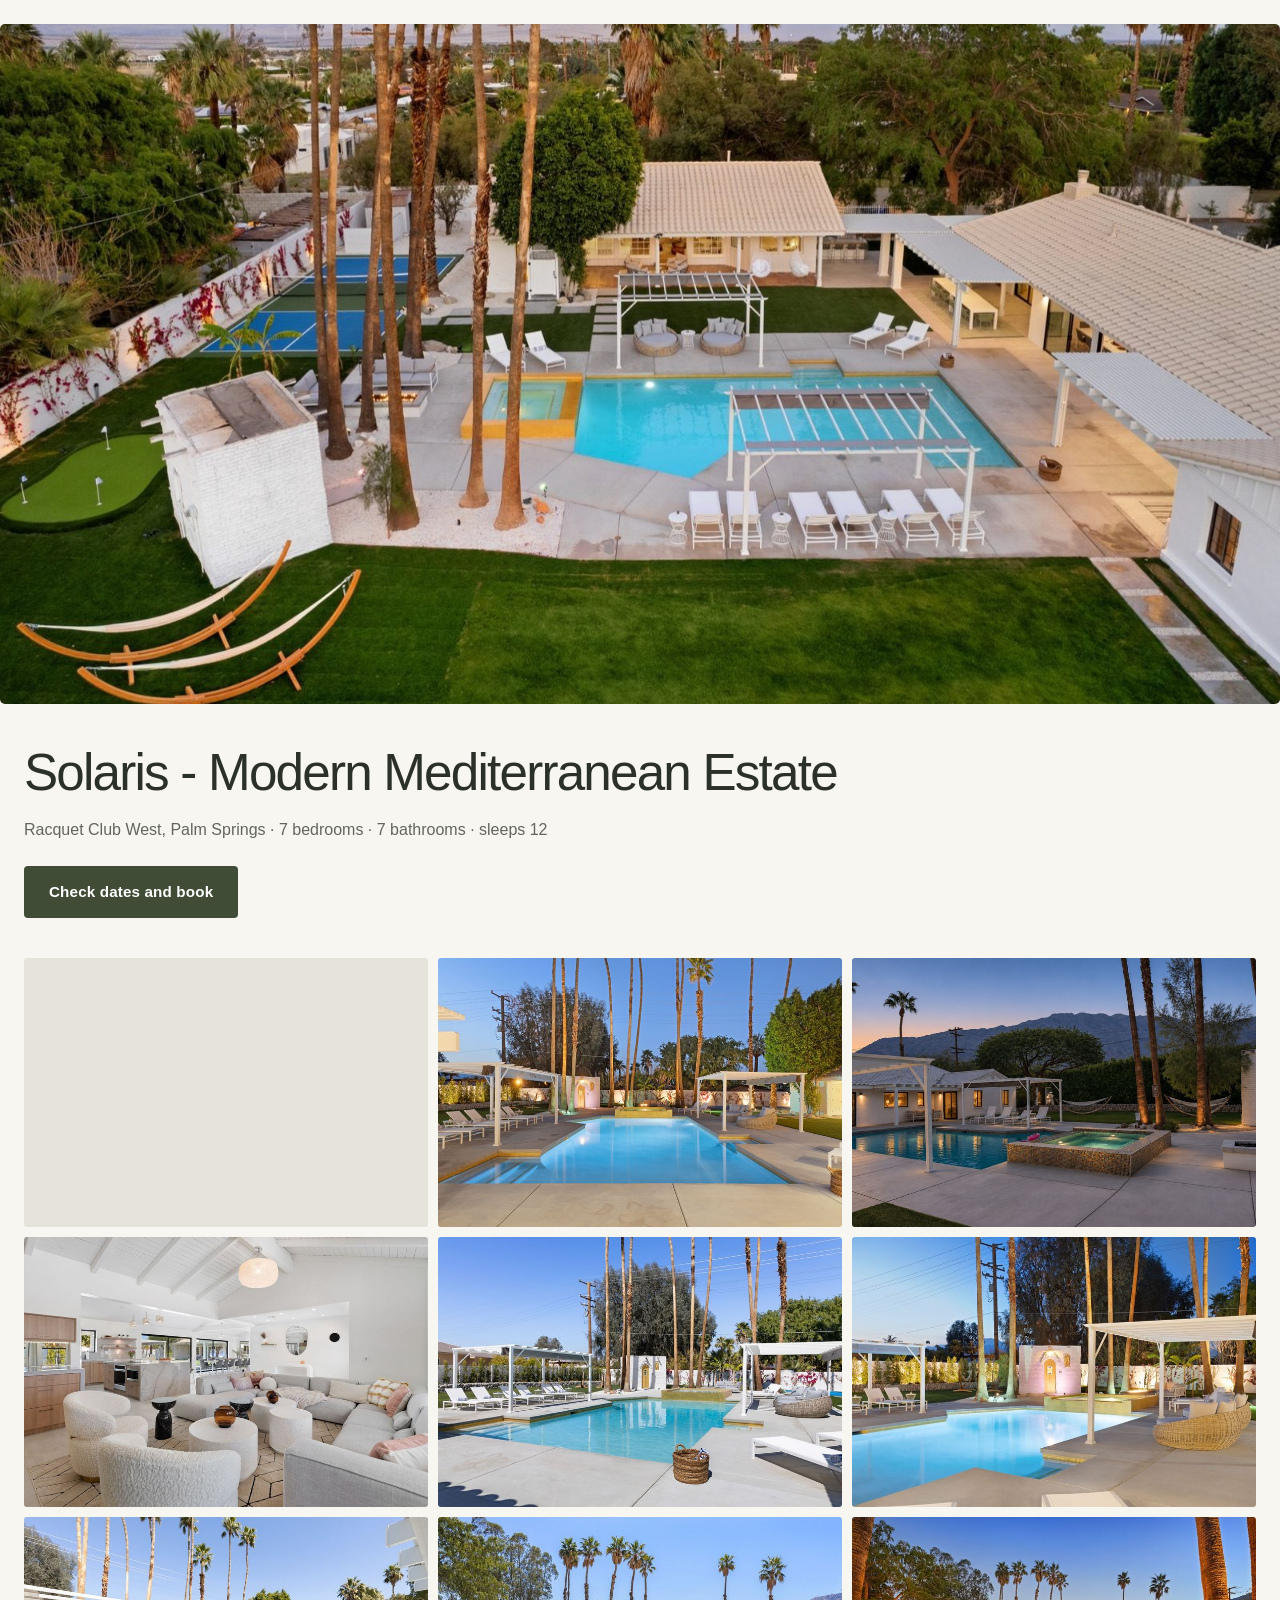
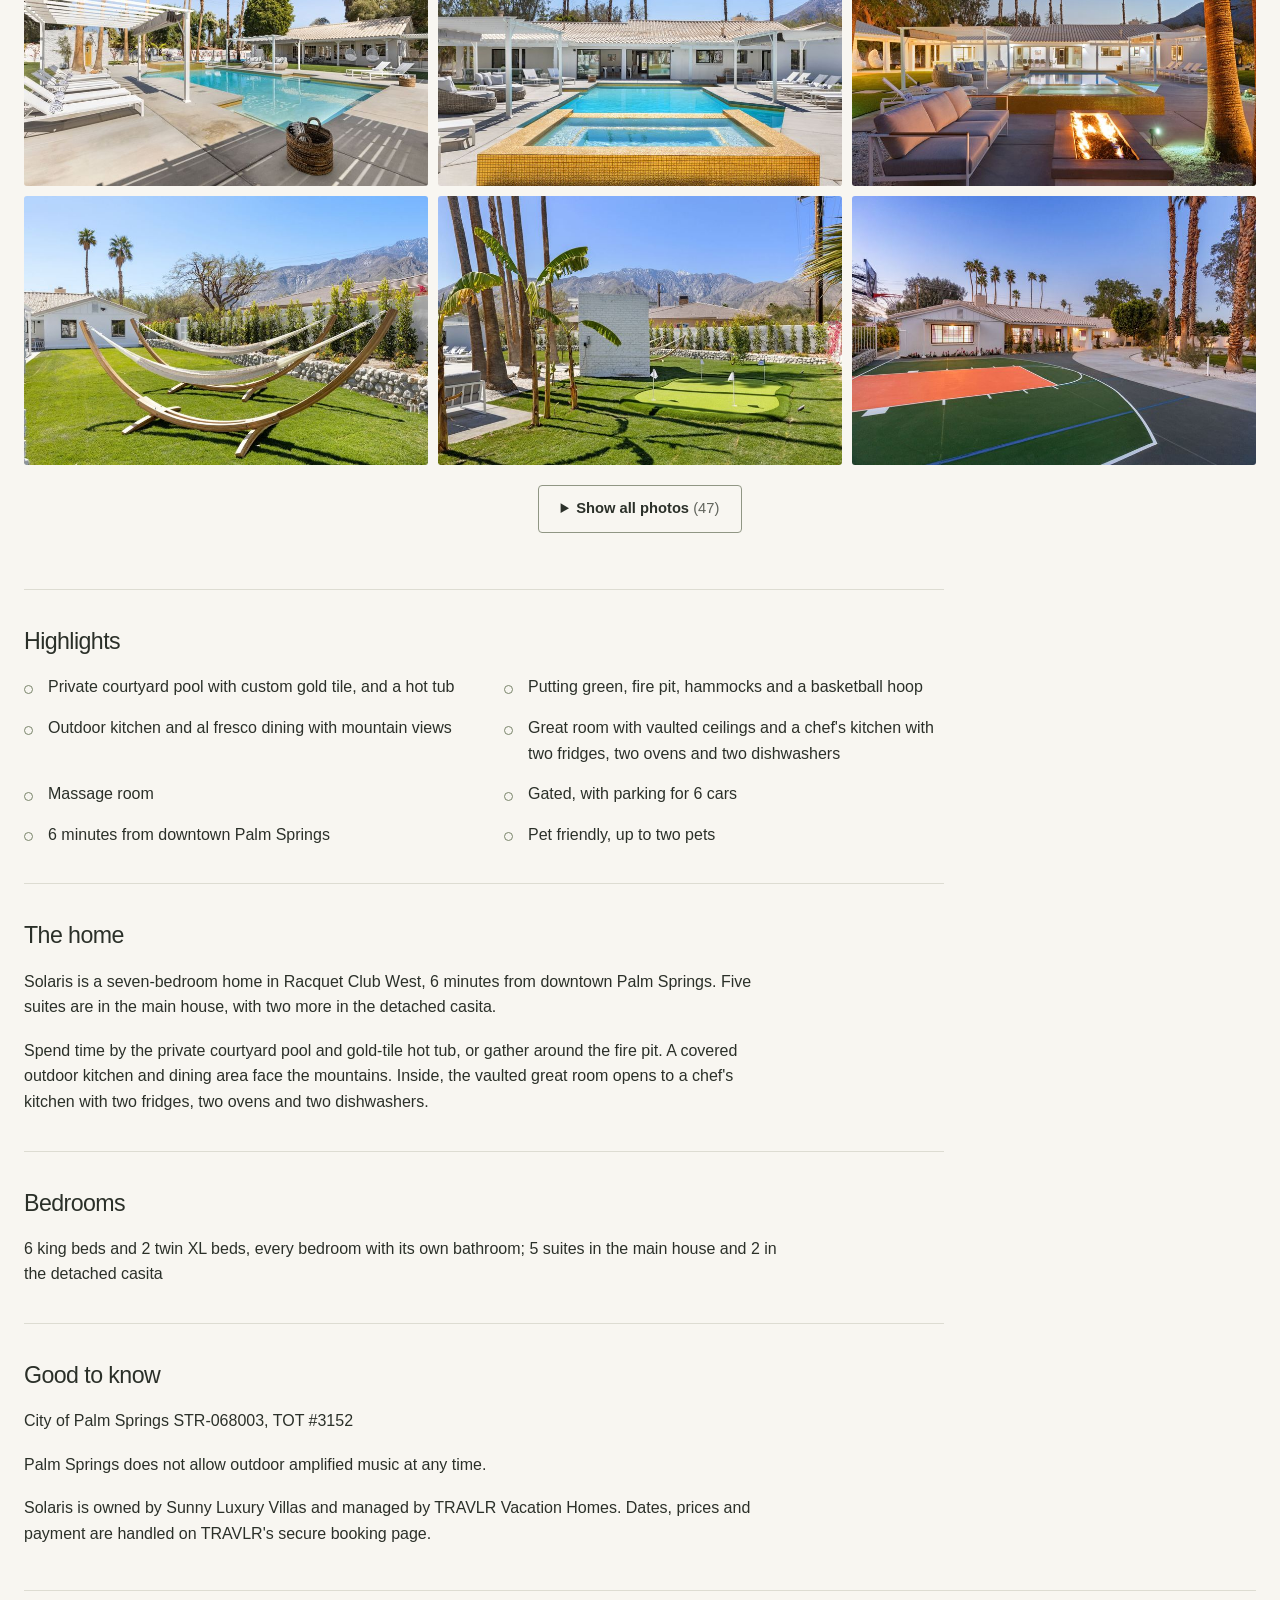
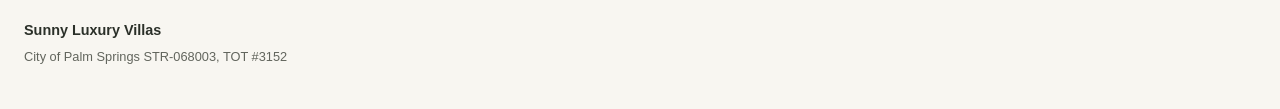
==== index.html @ 834a3d3c "Solaris booking pages Co-Authored-By: Claude Fable 5.2 <noreply@anthropic.com>" ====
<!doctype html>
<html lang="en">
<head>
<meta charset="utf-8">
<meta name="viewport" content="width=device-width, initial-scale=1">
<meta name="robots" content="noindex,nofollow">
<title>Solaris - Modern Mediterranean Estate</title>
<meta name="description" content="7 bedrooms, 7 bathrooms, sleeps 12. Private courtyard pool, gold-tile spa and mountain views in Racquet Club West, Palm Springs.">
<link rel="canonical" href="https://stay.sunnyluxuryvillas.com/">
<meta property="og:type" content="website">
<meta property="og:site_name" content="Sunny Luxury Villas">
<meta property="og:title" content="Solaris - Modern Mediterranean Estate">
<meta property="og:description" content="7 bedrooms, 7 bathrooms, sleeps 12. Private courtyard pool, gold-tile spa and mountain views in Racquet Club West, Palm Springs.">
<meta property="og:url" content="https://stay.sunnyluxuryvillas.com/">
<meta property="og:image" content="https://stay.sunnyluxuryvillas.com/img/a01-1600.jpg">
<meta property="og:image:alt" content="Pool courtyard and pergolas at dusk">
<link rel="stylesheet" href="/site.css">
<script src="/config.js" defer></script>
<script src="/site.js" defer></script>
</head>
<body data-code="s0">
<main>
<a class="hero photo" data-photo="0" href="/img/a01-1600.jpg" aria-label="Open photo 1: Pool courtyard and pergolas at dusk">
<img src="/img/a01-800.jpg" srcset="/img/a01-800.jpg 800w, /img/a01-1600.jpg 1600w" sizes="(min-width: 1400px) 1360px, 100vw" width="1600" height="1065" alt="Pool courtyard and pergolas at dusk" loading="eager" decoding="async" fetchpriority="high">
</a>
<div class="page-body">
<section class="intro" aria-labelledby="home-title">
<h1 id="home-title">Solaris - Modern Mediterranean Estate</h1>
<p class="location">Racquet Club West, Palm Springs · 7 bedrooms · 7 bathrooms · sleeps 12</p>
<a class="book-button" data-book href="https://www.staytravlr.com/vacation-rental/solaris/?utm_source=sunnyluxuryvillas&amp;utm_medium=referral&amp;utm_campaign=solaris_pilot_2026_11&amp;utm_content=s0#availability">Check dates and book</a>
</section>
<section class="gallery" aria-label="Photos of Solaris">
<div class="photo-grid"><a class="photo" data-photo="0" href="/img/a01-1600.jpg" aria-label="Open photo 1: Pool courtyard and pergolas at dusk"><img src="/img/a01-800.jpg" srcset="/img/a01-800.jpg 800w, /img/a01-1600.jpg 1600w" sizes="(min-width: 1100px) 416px, (min-width: 700px) calc((100vw - 64px) / 3), calc((100vw - 40px) / 2)" width="1600" height="1065" alt="Pool courtyard and pergolas at dusk" loading="lazy" decoding="async"></a>
<a class="photo" data-photo="1" href="/img/a02-1600.jpg" aria-label="Open photo 2: Illuminated courtyard pool beneath tall palms"><img src="/img/a02-800.jpg" srcset="/img/a02-800.jpg 800w, /img/a02-1600.jpg 1600w" sizes="(min-width: 1100px) 416px, (min-width: 700px) calc((100vw - 64px) / 3), calc((100vw - 40px) / 2)" width="1622" height="1080" alt="Illuminated courtyard pool beneath tall palms" loading="lazy" decoding="async"></a>
<a class="photo" data-photo="2" href="/img/tree-Ra-1600.jpg" aria-label="Open photo 3: Courtyard pool and mountain skyline framed by a tree"><img src="/img/tree-Ra-800.jpg" srcset="/img/tree-Ra-800.jpg 800w, /img/tree-Ra-1600.jpg 1600w" sizes="(min-width: 1100px) 416px, (min-width: 700px) calc((100vw - 64px) / 3), calc((100vw - 40px) / 2)" width="1620" height="1080" alt="Courtyard pool and mountain skyline framed by a tree" loading="lazy" decoding="async"></a>
<a class="photo" data-photo="3" href="/img/a03-1600.jpg" aria-label="Open photo 4: Great room with vaulted ceilings and soft seating"><img src="/img/a03-800.jpg" srcset="/img/a03-800.jpg 800w, /img/a03-1600.jpg 1600w" sizes="(min-width: 1100px) 416px, (min-width: 700px) calc((100vw - 64px) / 3), calc((100vw - 40px) / 2)" width="1620" height="1080" alt="Great room with vaulted ceilings and soft seating" loading="lazy" decoding="async"></a>
<a class="photo" data-photo="4" href="/img/a04-1600.jpg" aria-label="Open photo 5: Sunny pool courtyard with shaded daybeds"><img src="/img/a04-800.jpg" srcset="/img/a04-800.jpg 800w, /img/a04-1600.jpg 1600w" sizes="(min-width: 1100px) 416px, (min-width: 700px) calc((100vw - 64px) / 3), calc((100vw - 40px) / 2)" width="1620" height="1080" alt="Sunny pool courtyard with shaded daybeds" loading="lazy" decoding="async"></a>
<a class="photo" data-photo="5" href="/img/a05-1600.jpg" aria-label="Open photo 6: Poolside pergolas and illuminated spa at dusk"><img src="/img/a05-800.jpg" srcset="/img/a05-800.jpg 800w, /img/a05-1600.jpg 1600w" sizes="(min-width: 1100px) 416px, (min-width: 700px) calc((100vw - 64px) / 3), calc((100vw - 40px) / 2)" width="1620" height="1080" alt="Poolside pergolas and illuminated spa at dusk" loading="lazy" decoding="async"></a>
<a class="photo" data-photo="6" href="/img/a06-1600.jpg" aria-label="Open photo 7: Pool terrace with loungers and white pergolas"><img src="/img/a06-800.jpg" srcset="/img/a06-800.jpg 800w, /img/a06-1600.jpg 1600w" sizes="(min-width: 1100px) 416px, (min-width: 700px) calc((100vw - 64px) / 3), calc((100vw - 40px) / 2)" width="1620" height="1080" alt="Pool terrace with loungers and white pergolas" loading="lazy" decoding="async"></a>
<a class="photo" data-photo="7" href="/img/a07-1600.jpg" aria-label="Open photo 8: Gold-tile spa overlooking the courtyard pool"><img src="/img/a07-800.jpg" srcset="/img/a07-800.jpg 800w, /img/a07-1600.jpg 1600w" sizes="(min-width: 1100px) 416px, (min-width: 700px) calc((100vw - 64px) / 3), calc((100vw - 40px) / 2)" width="1620" height="1080" alt="Gold-tile spa overlooking the courtyard pool" loading="lazy" decoding="async"></a>
<a class="photo" data-photo="8" href="/img/a08-1600.jpg" aria-label="Open photo 9: Fire pit lounge beside the pool at dusk"><img src="/img/a08-800.jpg" srcset="/img/a08-800.jpg 800w, /img/a08-1600.jpg 1600w" sizes="(min-width: 1100px) 416px, (min-width: 700px) calc((100vw - 64px) / 3), calc((100vw - 40px) / 2)" width="1620" height="1080" alt="Fire pit lounge beside the pool at dusk" loading="lazy" decoding="async"></a>
<a class="photo" data-photo="9" href="/img/a09-1600.jpg" aria-label="Open photo 10: Hammocks on the lawn with mountain views"><img src="/img/a09-800.jpg" srcset="/img/a09-800.jpg 800w, /img/a09-1600.jpg 1600w" sizes="(min-width: 1100px) 416px, (min-width: 700px) calc((100vw - 64px) / 3), calc((100vw - 40px) / 2)" width="1620" height="1080" alt="Hammocks on the lawn with mountain views" loading="lazy" decoding="async"></a>
<a class="photo" data-photo="10" href="/img/a10-1600.jpg" aria-label="Open photo 11: Putting green with mountain views"><img src="/img/a10-800.jpg" srcset="/img/a10-800.jpg 800w, /img/a10-1600.jpg 1600w" sizes="(min-width: 1100px) 416px, (min-width: 700px) calc((100vw - 64px) / 3), calc((100vw - 40px) / 2)" width="1620" height="1080" alt="Putting green with mountain views" loading="lazy" decoding="async"></a>
<a class="photo" data-photo="11" href="/img/a11-1600.jpg" aria-label="Open photo 12: Basketball court beside the house at dusk"><img src="/img/a11-800.jpg" srcset="/img/a11-800.jpg 800w, /img/a11-1600.jpg 1600w" sizes="(min-width: 1100px) 416px, (min-width: 700px) calc((100vw - 64px) / 3), calc((100vw - 40px) / 2)" width="1620" height="1080" alt="Basketball court beside the house at dusk" loading="lazy" decoding="async"></a></div>
<details class="more-photos">
<summary>Show all photos <span>(47)</span></summary>
<div class="photo-grid"><a class="photo" data-photo="12" href="/img/a12-1600.jpg" aria-label="Open photo 13: Basketball court and white pergolas in daylight"><img src="/img/a12-800.jpg" srcset="/img/a12-800.jpg 800w, /img/a12-1600.jpg 1600w" sizes="(min-width: 1100px) 416px, (min-width: 700px) calc((100vw - 64px) / 3), calc((100vw - 40px) / 2)" width="1620" height="1080" alt="Basketball court and white pergolas in daylight" loading="lazy" decoding="async"></a>
<a class="photo" data-photo="13" href="/img/a13-1600.jpg" aria-label="Open photo 14: Covered outdoor kitchen and dining area at dusk"><img src="/img/a13-800.jpg" srcset="/img/a13-800.jpg 800w, /img/a13-1600.jpg 1600w" sizes="(min-width: 1100px) 416px, (min-width: 700px) calc((100vw - 64px) / 3), calc((100vw - 40px) / 2)" width="1620" height="1080" alt="Covered outdoor kitchen and dining area at dusk" loading="lazy" decoding="async"></a>
<a class="photo" data-photo="14" href="/img/a14-1600.jpg" aria-label="Open photo 15: Covered outdoor lounge overlooking the pool"><img src="/img/a14-800.jpg" srcset="/img/a14-800.jpg 800w, /img/a14-1600.jpg 1600w" sizes="(min-width: 1100px) 416px, (min-width: 700px) calc((100vw - 64px) / 3), calc((100vw - 40px) / 2)" width="1620" height="1080" alt="Covered outdoor lounge overlooking the pool" loading="lazy" decoding="async"></a>
<a class="photo" data-photo="15" href="/img/a15-1600.jpg" aria-label="Open photo 16: Lawn and hanging chairs beside the house"><img src="/img/a15-800.jpg" srcset="/img/a15-800.jpg 800w, /img/a15-1600.jpg 1600w" sizes="(min-width: 1100px) 416px, (min-width: 700px) calc((100vw - 64px) / 3), calc((100vw - 40px) / 2)" width="1620" height="1080" alt="Lawn and hanging chairs beside the house" loading="lazy" decoding="async"></a>
<a class="photo" data-photo="16" href="/img/a16-1600.jpg" aria-label="Open photo 17: Outdoor dining table beneath a white pergola"><img src="/img/a16-800.jpg" srcset="/img/a16-800.jpg 800w, /img/a16-1600.jpg 1600w" sizes="(min-width: 1100px) 416px, (min-width: 700px) calc((100vw - 64px) / 3), calc((100vw - 40px) / 2)" width="1620" height="1080" alt="Outdoor dining table beneath a white pergola" loading="lazy" decoding="async"></a>
<a class="photo" data-photo="17" href="/img/a17-1600.jpg" aria-label="Open photo 18: Illuminated outdoor kitchen and courtyard at dusk"><img src="/img/a17-800.jpg" srcset="/img/a17-800.jpg 800w, /img/a17-1600.jpg 1600w" sizes="(min-width: 1100px) 416px, (min-width: 700px) calc((100vw - 64px) / 3), calc((100vw - 40px) / 2)" width="1620" height="1080" alt="Illuminated outdoor kitchen and courtyard at dusk" loading="lazy" decoding="async"></a>
<a class="photo" data-photo="18" href="/img/a18-1600.jpg" aria-label="Open photo 19: Garden lawn and shaded hanging chairs"><img src="/img/a18-800.jpg" srcset="/img/a18-800.jpg 800w, /img/a18-1600.jpg 1600w" sizes="(min-width: 1100px) 416px, (min-width: 700px) calc((100vw - 64px) / 3), calc((100vw - 40px) / 2)" width="1620" height="1080" alt="Garden lawn and shaded hanging chairs" loading="lazy" decoding="async"></a>
<a class="photo" data-photo="19" href="/img/a19-1600.jpg" aria-label="Open photo 20: Great room seating beside the open kitchen"><img src="/img/a19-800.jpg" srcset="/img/a19-800.jpg 800w, /img/a19-1600.jpg 1600w" sizes="(min-width: 1100px) 416px, (min-width: 700px) calc((100vw - 64px) / 3), calc((100vw - 40px) / 2)" width="1620" height="1080" alt="Great room seating beside the open kitchen" loading="lazy" decoding="async"></a>
<a class="photo" data-photo="20" href="/img/a20-1600.jpg" aria-label="Open photo 21: Chef&#x27;s kitchen with island seating"><img src="/img/a20-800.jpg" srcset="/img/a20-800.jpg 800w, /img/a20-1600.jpg 1600w" sizes="(min-width: 1100px) 416px, (min-width: 700px) calc((100vw - 64px) / 3), calc((100vw - 40px) / 2)" width="1620" height="1080" alt="Chef&#x27;s kitchen with island seating" loading="lazy" decoding="async"></a>
<a class="photo" data-photo="21" href="/img/a21-1600.jpg" aria-label="Open photo 22: Dining area with garden access"><img src="/img/a21-800.jpg" srcset="/img/a21-800.jpg 800w, /img/a21-1600.jpg 1600w" sizes="(min-width: 1100px) 416px, (min-width: 700px) calc((100vw - 64px) / 3), calc((100vw - 40px) / 2)" width="1620" height="1080" alt="Dining area with garden access" loading="lazy" decoding="async"></a>
<a class="photo" data-photo="22" href="/img/a22-1600.jpg" aria-label="Open photo 23: Guest bathroom with wall-mounted sink"><img src="/img/a22-800.jpg" srcset="/img/a22-800.jpg 800w, /img/a22-1600.jpg 1600w" sizes="(min-width: 1100px) 416px, (min-width: 700px) calc((100vw - 64px) / 3), calc((100vw - 40px) / 2)" width="1620" height="1080" alt="Guest bathroom with wall-mounted sink" loading="lazy" decoding="async"></a>
<a class="photo" data-photo="23" href="/img/a23-1600.jpg" aria-label="Open photo 24: Suite sitting area with timber ceiling and fireplace"><img src="/img/a23-800.jpg" srcset="/img/a23-800.jpg 800w, /img/a23-1600.jpg 1600w" sizes="(min-width: 1100px) 416px, (min-width: 700px) calc((100vw - 64px) / 3), calc((100vw - 40px) / 2)" width="1620" height="1080" alt="Suite sitting area with timber ceiling and fireplace" loading="lazy" decoding="async"></a>
<a class="photo" data-photo="24" href="/img/a24-1600.jpg" aria-label="Open photo 25: Bedroom with timber ceiling and garden access"><img src="/img/a24-800.jpg" srcset="/img/a24-800.jpg 800w, /img/a24-1600.jpg 1600w" sizes="(min-width: 1100px) 416px, (min-width: 700px) calc((100vw - 64px) / 3), calc((100vw - 40px) / 2)" width="1620" height="1080" alt="Bedroom with timber ceiling and garden access" loading="lazy" decoding="async"></a>
<a class="photo" data-photo="25" href="/img/a25-1600.jpg" aria-label="Open photo 26: Bathroom with glass shower and round mirror"><img src="/img/a25-800.jpg" srcset="/img/a25-800.jpg 800w, /img/a25-1600.jpg 1600w" sizes="(min-width: 1100px) 416px, (min-width: 700px) calc((100vw - 64px) / 3), calc((100vw - 40px) / 2)" width="1620" height="1080" alt="Bathroom with glass shower and round mirror" loading="lazy" decoding="async"></a>
<a class="photo" data-photo="26" href="/img/a26-1600.jpg" aria-label="Open photo 27: Twin bedroom with patterned wallpaper"><img src="/img/a26-800.jpg" srcset="/img/a26-800.jpg 800w, /img/a26-1600.jpg 1600w" sizes="(min-width: 1100px) 416px, (min-width: 700px) calc((100vw - 64px) / 3), calc((100vw - 40px) / 2)" width="1620" height="1080" alt="Twin bedroom with patterned wallpaper" loading="lazy" decoding="async"></a>
<a class="photo" data-photo="27" href="/img/a27-1600.jpg" aria-label="Open photo 28: Twin beds with yellow accent pillows"><img src="/img/a27-800.jpg" srcset="/img/a27-800.jpg 800w, /img/a27-1600.jpg 1600w" sizes="(min-width: 1100px) 416px, (min-width: 700px) calc((100vw - 64px) / 3), calc((100vw - 40px) / 2)" width="1620" height="1080" alt="Twin beds with yellow accent pillows" loading="lazy" decoding="async"></a>
<a class="photo" data-photo="28" href="/img/a28-1600.jpg" aria-label="Open photo 29: Bathroom with marble shower and tub"><img src="/img/a28-800.jpg" srcset="/img/a28-800.jpg 800w, /img/a28-1600.jpg 1600w" sizes="(min-width: 1100px) 416px, (min-width: 700px) calc((100vw - 64px) / 3), calc((100vw - 40px) / 2)" width="1620" height="1080" alt="Bathroom with marble shower and tub" loading="lazy" decoding="async"></a>
<a class="photo" data-photo="29" href="/img/a29-1600.jpg" aria-label="Open photo 30: Bedroom with cactus mural and garden doors"><img src="/img/a29-800.jpg" srcset="/img/a29-800.jpg 800w, /img/a29-1600.jpg 1600w" sizes="(min-width: 1100px) 416px, (min-width: 700px) calc((100vw - 64px) / 3), calc((100vw - 40px) / 2)" width="1620" height="1080" alt="Bedroom with cactus mural and garden doors" loading="lazy" decoding="async"></a>
<a class="photo" data-photo="30" href="/img/a30-1600.jpg" aria-label="Open photo 31: Bed framed by a cactus mural"><img src="/img/a30-800.jpg" srcset="/img/a30-800.jpg 800w, /img/a30-1600.jpg 1600w" sizes="(min-width: 1100px) 416px, (min-width: 700px) calc((100vw - 64px) / 3), calc((100vw - 40px) / 2)" width="1620" height="1080" alt="Bed framed by a cactus mural" loading="lazy" decoding="async"></a>
<a class="photo" data-photo="31" href="/img/a31-1600.jpg" aria-label="Open photo 32: Bathroom with glass shower and round vanity mirror"><img src="/img/a31-800.jpg" srcset="/img/a31-800.jpg 800w, /img/a31-1600.jpg 1600w" sizes="(min-width: 1100px) 416px, (min-width: 700px) calc((100vw - 64px) / 3), calc((100vw - 40px) / 2)" width="1620" height="1080" alt="Bathroom with glass shower and round vanity mirror" loading="lazy" decoding="async"></a>
<a class="photo" data-photo="32" href="/img/a32-1600.jpg" aria-label="Open photo 33: Bedroom with wood floors and garden doors"><img src="/img/a32-800.jpg" srcset="/img/a32-800.jpg 800w, /img/a32-1600.jpg 1600w" sizes="(min-width: 1100px) 416px, (min-width: 700px) calc((100vw - 64px) / 3), calc((100vw - 40px) / 2)" width="1620" height="1080" alt="Bedroom with wood floors and garden doors" loading="lazy" decoding="async"></a>
<a class="photo" data-photo="33" href="/img/a33-1600.jpg" aria-label="Open photo 34: Bedroom with floral wallpaper and garden access"><img src="/img/a33-800.jpg" srcset="/img/a33-800.jpg 800w, /img/a33-1600.jpg 1600w" sizes="(min-width: 1100px) 416px, (min-width: 700px) calc((100vw - 64px) / 3), calc((100vw - 40px) / 2)" width="1620" height="1080" alt="Bedroom with floral wallpaper and garden access" loading="lazy" decoding="async"></a>
<a class="photo" data-photo="34" href="/img/a34-1600.jpg" aria-label="Open photo 35: Bathroom with wood vanity and glass shower"><img src="/img/a34-800.jpg" srcset="/img/a34-800.jpg 800w, /img/a34-1600.jpg 1600w" sizes="(min-width: 1100px) 416px, (min-width: 700px) calc((100vw - 64px) / 3), calc((100vw - 40px) / 2)" width="1620" height="1080" alt="Bathroom with wood vanity and glass shower" loading="lazy" decoding="async"></a>
<a class="photo" data-photo="35" href="/img/a35-1600.jpg" aria-label="Open photo 36: Bedroom with dark accent wall and bench"><img src="/img/a35-800.jpg" srcset="/img/a35-800.jpg 800w, /img/a35-1600.jpg 1600w" sizes="(min-width: 1100px) 416px, (min-width: 700px) calc((100vw - 64px) / 3), calc((100vw - 40px) / 2)" width="1620" height="1080" alt="Bedroom with dark accent wall and bench" loading="lazy" decoding="async"></a>
<a class="photo" data-photo="36" href="/img/a36-1600.jpg" aria-label="Open photo 37: Bathroom with round mirror and glass shower"><img src="/img/a36-800.jpg" srcset="/img/a36-800.jpg 800w, /img/a36-1600.jpg 1600w" sizes="(min-width: 1100px) 416px, (min-width: 700px) calc((100vw - 64px) / 3), calc((100vw - 40px) / 2)" width="1620" height="1080" alt="Bathroom with round mirror and glass shower" loading="lazy" decoding="async"></a>
<a class="photo" data-photo="37" href="/img/a37-1600.jpg" aria-label="Open photo 38: Casita sitting area with fireplace and vaulted ceiling"><img src="/img/a37-800.jpg" srcset="/img/a37-800.jpg 800w, /img/a37-1600.jpg 1600w" sizes="(min-width: 1100px) 416px, (min-width: 700px) calc((100vw - 64px) / 3), calc((100vw - 40px) / 2)" width="1620" height="1080" alt="Casita sitting area with fireplace and vaulted ceiling" loading="lazy" decoding="async"></a>
<a class="photo" data-photo="38" href="/img/a38-1600.jpg" aria-label="Open photo 39: Casita lounge with sofas and garden doors"><img src="/img/a38-800.jpg" srcset="/img/a38-800.jpg 800w, /img/a38-1600.jpg 1600w" sizes="(min-width: 1100px) 416px, (min-width: 700px) calc((100vw - 64px) / 3), calc((100vw - 40px) / 2)" width="1620" height="1080" alt="Casita lounge with sofas and garden doors" loading="lazy" decoding="async"></a>
<a class="photo" data-photo="39" href="/img/a39-1600.jpg" aria-label="Open photo 40: Bedroom with coral patterned wallpaper"><img src="/img/a39-800.jpg" srcset="/img/a39-800.jpg 800w, /img/a39-1600.jpg 1600w" sizes="(min-width: 1100px) 416px, (min-width: 700px) calc((100vw - 64px) / 3), calc((100vw - 40px) / 2)" width="1620" height="1080" alt="Bedroom with coral patterned wallpaper" loading="lazy" decoding="async"></a>
<a class="photo" data-photo="40" href="/img/a41-1600.jpg" aria-label="Open photo 41: Bathroom with black shower fittings"><img src="/img/a41-800.jpg" srcset="/img/a41-800.jpg 800w, /img/a41-1600.jpg 1600w" sizes="(min-width: 1100px) 416px, (min-width: 700px) calc((100vw - 64px) / 3), calc((100vw - 40px) / 2)" width="1620" height="1080" alt="Bathroom with black shower fittings" loading="lazy" decoding="async"></a>
<a class="photo" data-photo="41" href="/img/a42-1600.jpg" aria-label="Open photo 42: Bedroom with patterned accent wall and vaulted ceiling"><img src="/img/a42-800.jpg" srcset="/img/a42-800.jpg 800w, /img/a42-1600.jpg 1600w" sizes="(min-width: 1100px) 416px, (min-width: 700px) calc((100vw - 64px) / 3), calc((100vw - 40px) / 2)" width="1620" height="1080" alt="Bedroom with patterned accent wall and vaulted ceiling" loading="lazy" decoding="async"></a>
<a class="photo" data-photo="42" href="/img/a43-1600.jpg" aria-label="Open photo 43: Bedroom with fireplace and freestanding tub"><img src="/img/a43-800.jpg" srcset="/img/a43-800.jpg 800w, /img/a43-1600.jpg 1600w" sizes="(min-width: 1100px) 416px, (min-width: 700px) calc((100vw - 64px) / 3), calc((100vw - 40px) / 2)" width="1620" height="1080" alt="Bedroom with fireplace and freestanding tub" loading="lazy" decoding="async"></a>
<a class="photo" data-photo="43" href="/img/a44-1600.jpg" aria-label="Open photo 44: Bathroom with freestanding tub and glass shower"><img src="/img/a44-800.jpg" srcset="/img/a44-800.jpg 800w, /img/a44-1600.jpg 1600w" sizes="(min-width: 1100px) 416px, (min-width: 700px) calc((100vw - 64px) / 3), calc((100vw - 40px) / 2)" width="1620" height="1080" alt="Bathroom with freestanding tub and glass shower" loading="lazy" decoding="async"></a>
<a class="photo" data-photo="44" href="/img/a45-1600.jpg" aria-label="Open photo 45: Bright bathroom with freestanding tub and wood vanity"><img src="/img/a45-800.jpg" srcset="/img/a45-800.jpg 800w, /img/a45-1600.jpg 1600w" sizes="(min-width: 1100px) 416px, (min-width: 700px) calc((100vw - 64px) / 3), calc((100vw - 40px) / 2)" width="1620" height="1080" alt="Bright bathroom with freestanding tub and wood vanity" loading="lazy" decoding="async"></a>
<a class="photo" data-photo="45" href="/img/a46-1600.jpg" aria-label="Open photo 46: Massage room with treatment table"><img src="/img/a46-800.jpg" srcset="/img/a46-800.jpg 800w, /img/a46-1600.jpg 1600w" sizes="(min-width: 1100px) 416px, (min-width: 700px) calc((100vw - 64px) / 3), calc((100vw - 40px) / 2)" width="1620" height="1080" alt="Massage room with treatment table" loading="lazy" decoding="async"></a>
<a class="photo" data-photo="46" href="/img/a47-1600.jpg" aria-label="Open photo 47: Walk-in shower with black fittings"><img src="/img/a47-800.jpg" srcset="/img/a47-800.jpg 800w, /img/a47-1600.jpg 1600w" sizes="(min-width: 1100px) 416px, (min-width: 700px) calc((100vw - 64px) / 3), calc((100vw - 40px) / 2)" width="1620" height="1080" alt="Walk-in shower with black fittings" loading="lazy" decoding="async"></a></div>
</details>
</section>
<div class="home-details">
<section aria-labelledby="highlights-title"><h2 id="highlights-title">Highlights</h2>
<ul class="highlights"><li>Private courtyard pool with custom gold tile, and a hot tub</li><li>Putting green, fire pit, hammocks and a basketball hoop</li><li>Outdoor kitchen and al fresco dining with mountain views</li><li>Great room with vaulted ceilings and a chef&#x27;s kitchen with two fridges, two ovens and two dishwashers</li><li>Massage room</li><li>Gated, with parking for 6 cars</li><li>6 minutes from downtown Palm Springs</li><li>Pet friendly, up to two pets</li></ul></section>
<section aria-labelledby="about-title"><h2 id="about-title">The home</h2>
<p>Solaris is a seven-bedroom home in Racquet Club West, 6 minutes from downtown Palm Springs. Five suites are in the main house, with two more in the detached casita.</p>
<p>Spend time by the private courtyard pool and gold-tile hot tub, or gather around the fire pit. A covered outdoor kitchen and dining area face the mountains. Inside, the vaulted great room opens to a chef's kitchen with two fridges, two ovens and two dishwashers.</p>
</section>
<section aria-labelledby="bedrooms-title"><h2 id="bedrooms-title">Bedrooms</h2>
<p>6 king beds and 2 twin XL beds, every bedroom with its own bathroom; 5 suites in the main house and 2 in the detached casita</p></section>
<section aria-labelledby="know-title"><h2 id="know-title">Good to know</h2>
<p>City of Palm Springs STR-068003, TOT #3152</p>
<p>Palm Springs does not allow outdoor amplified music at any time.</p>
<p>Solaris is owned by Sunny Luxury Villas and managed by TRAVLR Vacation Homes. Dates, prices and payment are handled on TRAVLR&#x27;s secure booking page.</p></section>
</div>
<footer><p>Sunny Luxury Villas</p><p>City of Palm Springs STR-068003, TOT #3152</p></footer>
</div>
</main>
<div class="mobile-book"><a class="book-button" data-book href="https://www.staytravlr.com/vacation-rental/solaris/?utm_source=sunnyluxuryvillas&amp;utm_medium=referral&amp;utm_campaign=solaris_pilot_2026_11&amp;utm_content=s0#availability">Check dates and book</a></div>
<dialog class="viewer" aria-label="Photo gallery">
<div class="viewer-top"><p id="photo-count" aria-live="polite"></p><button type="button" class="viewer-close" aria-label="Close photo gallery" autofocus>Close <span aria-hidden="true">×</span></button></div>
<div class="viewer-stage"><button type="button" class="viewer-prev" aria-label="Previous photo">&#8249;</button><div id="viewer-image"></div><button type="button" class="viewer-next" aria-label="Next photo">&#8250;</button></div>
<div class="viewer-bottom"><p id="photo-caption" aria-live="polite"></p><p class="viewer-help">Swipe or use the arrow keys to browse</p></div>
</dialog>
</body>
</html>
---- site.css ----
:root {
  color-scheme: light;
  --paper: #f8f6f1;
  --ink: #2b3029;
  --muted: #62655d;
  --line: #dddcd2;
  --olive: #414c37;
  font-family: -apple-system, BlinkMacSystemFont, "Segoe UI", sans-serif;
  color: var(--ink);
  background: var(--paper);
  font-synthesis: none;
}
* { box-sizing: border-box; }
body { margin: 0; line-height: 1.6; }
body.viewer-open { overflow: hidden; }
a { color: inherit; }
button, summary, a { -webkit-tap-highlight-color: transparent; }
button { font: inherit; }
button, summary { cursor: pointer; }
:focus-visible { outline: 3px solid #b78345; outline-offset: 5px; }
.hero { display: block; max-width: 1360px; margin: auto; }
.hero img { display: block; width: 100%; height: auto; aspect-ratio: 1.502; object-fit: cover; }
.page-body { max-width: 1312px; margin: auto; padding: 0 16px; }
.intro { padding: 30px 0 32px; }
h1 { font-size: clamp(1.9rem, 4vw, 3.4rem); line-height: 1.12; font-weight: 500; letter-spacing: -0.035em; max-width: 1000px; margin: 0 0 16px; text-wrap: balance; }
p { margin: 0 0 18px; }
.location { font-size: 0.95rem; color: var(--muted); max-width: 520px; margin-bottom: 23px; }
.book-button { display: inline-flex; align-items: center; justify-content: center; min-height: 52px; padding: 13px 25px; background: var(--olive); color: #fff; border-radius: 4px; text-decoration: none; font-size: 0.95rem; font-weight: 600; letter-spacing: 0.01em; }
.book-button:hover { background: #303d28; }
.photo-grid { display: grid; grid-template-columns: repeat(2, minmax(0, 1fr)); gap: 8px; }
.photo-grid .photo { overflow: hidden; display: block; border-radius: 3px; background: #e6e3da; }
.photo-grid img { width: 100%; height: auto; aspect-ratio: 1.5; object-fit: cover; display: block; transition: transform 180ms ease; }
.photo-grid a:hover img { transform: scale(1.025); }
.more-photos { margin: 20px 0 0; }
.more-photos summary { width: fit-content; min-height: 48px; margin: 0 auto; padding: 11px 22px; border: 1px solid #909684; border-radius: 4px; font-size: 0.92rem; font-weight: 600; }
.more-photos summary span { font-weight: 400; color: var(--muted); }
.more-photos[open] summary { margin-bottom: 20px; }
.home-details { max-width: 920px; margin: 42px 0 0; }
.home-details section { padding: 28px 0; border-top: 1px solid var(--line); }
h2 { margin: 0 0 18px; font-size: 1.45rem; font-weight: 500; letter-spacing: -0.025em; line-height: 1.3; }
.home-details p { max-width: 760px; }
.home-details p:last-child { margin-bottom: 0; }
.highlights { list-style: none; padding: 0; margin: 0; display: grid; gap: 15px; }
.highlights li { position: relative; padding-left: 24px; }
.highlights li::before { content: ""; position: absolute; top: 0.66em; left: 0; width: 7px; height: 7px; border: 1px solid #7a856b; border-radius: 50%; }
footer { margin-top: 8px; padding: 28px 0 120px; border-top: 1px solid var(--line); font-size: 0.8rem; color: var(--muted); }
footer p { margin: 0 0 5px; }
footer p:first-child { font-size: 0.9rem; font-weight: 600; color: var(--ink); }
.mobile-book { position: fixed; z-index: 2; bottom: 0; left: 0; width: 100%; background: #f8f6f1; border-top: 1px solid var(--line); padding: 12px 16px calc(12px + env(safe-area-inset-bottom)); }
.mobile-book .book-button { width: 100%; }
.viewer { color-scheme: dark; position: fixed; inset: 0; width: 100%; max-width: none; height: 100%; height: 100dvh; max-height: none; margin: 0; border: 0; padding: 0; background: #171a16; color: #f8f6f1; }
.viewer[open] { display: flex; flex-direction: column; }
.viewer::backdrop { background: #171a16; }
.viewer-top { display: flex; align-items: center; justify-content: space-between; padding: max(12px, env(safe-area-inset-top)) 16px 8px; flex-shrink: 0; }
.viewer-top p { margin: 0; font-size: 0.9rem; }
.viewer button { min-width: 48px; min-height: 48px; border: 1px solid #60675a; background: #252b22; color: #fff; border-radius: 4px; }
.viewer-close { padding: 8px 16px; }
.viewer-close span { margin-left: 10px; font-size: 1.3rem; }
.viewer-stage { position: relative; display: flex; flex: 1; align-items: center; min-height: 0; touch-action: pan-y pinch-zoom; }
#viewer-image { width: 100%; height: 100%; min-height: 0; display: flex; align-items: center; justify-content: center; }
#viewer-image img { display: block; width: 100%; height: 100%; object-fit: contain; }
.viewer-prev, .viewer-next { position: absolute; z-index: 1; top: 50%; transform: translateY(-50%); font-size: 2rem !important; background: #171a16b8 !important; }
.viewer-prev { left: 8px; }
.viewer-next { right: 8px; }
.viewer-bottom { flex-shrink: 0; padding: 16px 24px max(20px, env(safe-area-inset-bottom)); text-align: center; }
#photo-caption { margin: 0; font-size: 0.95rem; }
.viewer-help { color: #bcc2b6; font-size: 0.75rem; margin: 8px 0 0; }
.error-page { max-width: 800px; margin: 12vh auto; padding: 24px; }
@media (min-width: 700px) {
  .page-body { padding: 0 24px; }
  .intro { padding: 40px 0; }
  .location { max-width: none; font-size: 1rem; }
  .photo-grid { grid-template-columns: repeat(3, minmax(0, 1fr)); gap: 10px; }
  .highlights { grid-template-columns: repeat(2, minmax(0, 1fr)); column-gap: 40px; }
  .home-details { margin-top: 56px; }
  .home-details section { padding: 36px 0; }
  .mobile-book { display: none; }
  footer { padding-bottom: 36px; }
  .viewer-prev { left: 24px; }
  .viewer-next { right: 24px; }
}
@media (min-width: 1100px) {
  .hero { padding-top: 24px; }
  .hero img { max-height: 680px; border-radius: 5px; }
}
@media (prefers-reduced-motion: reduce) {
  .photo-grid img { transition: none; }
}
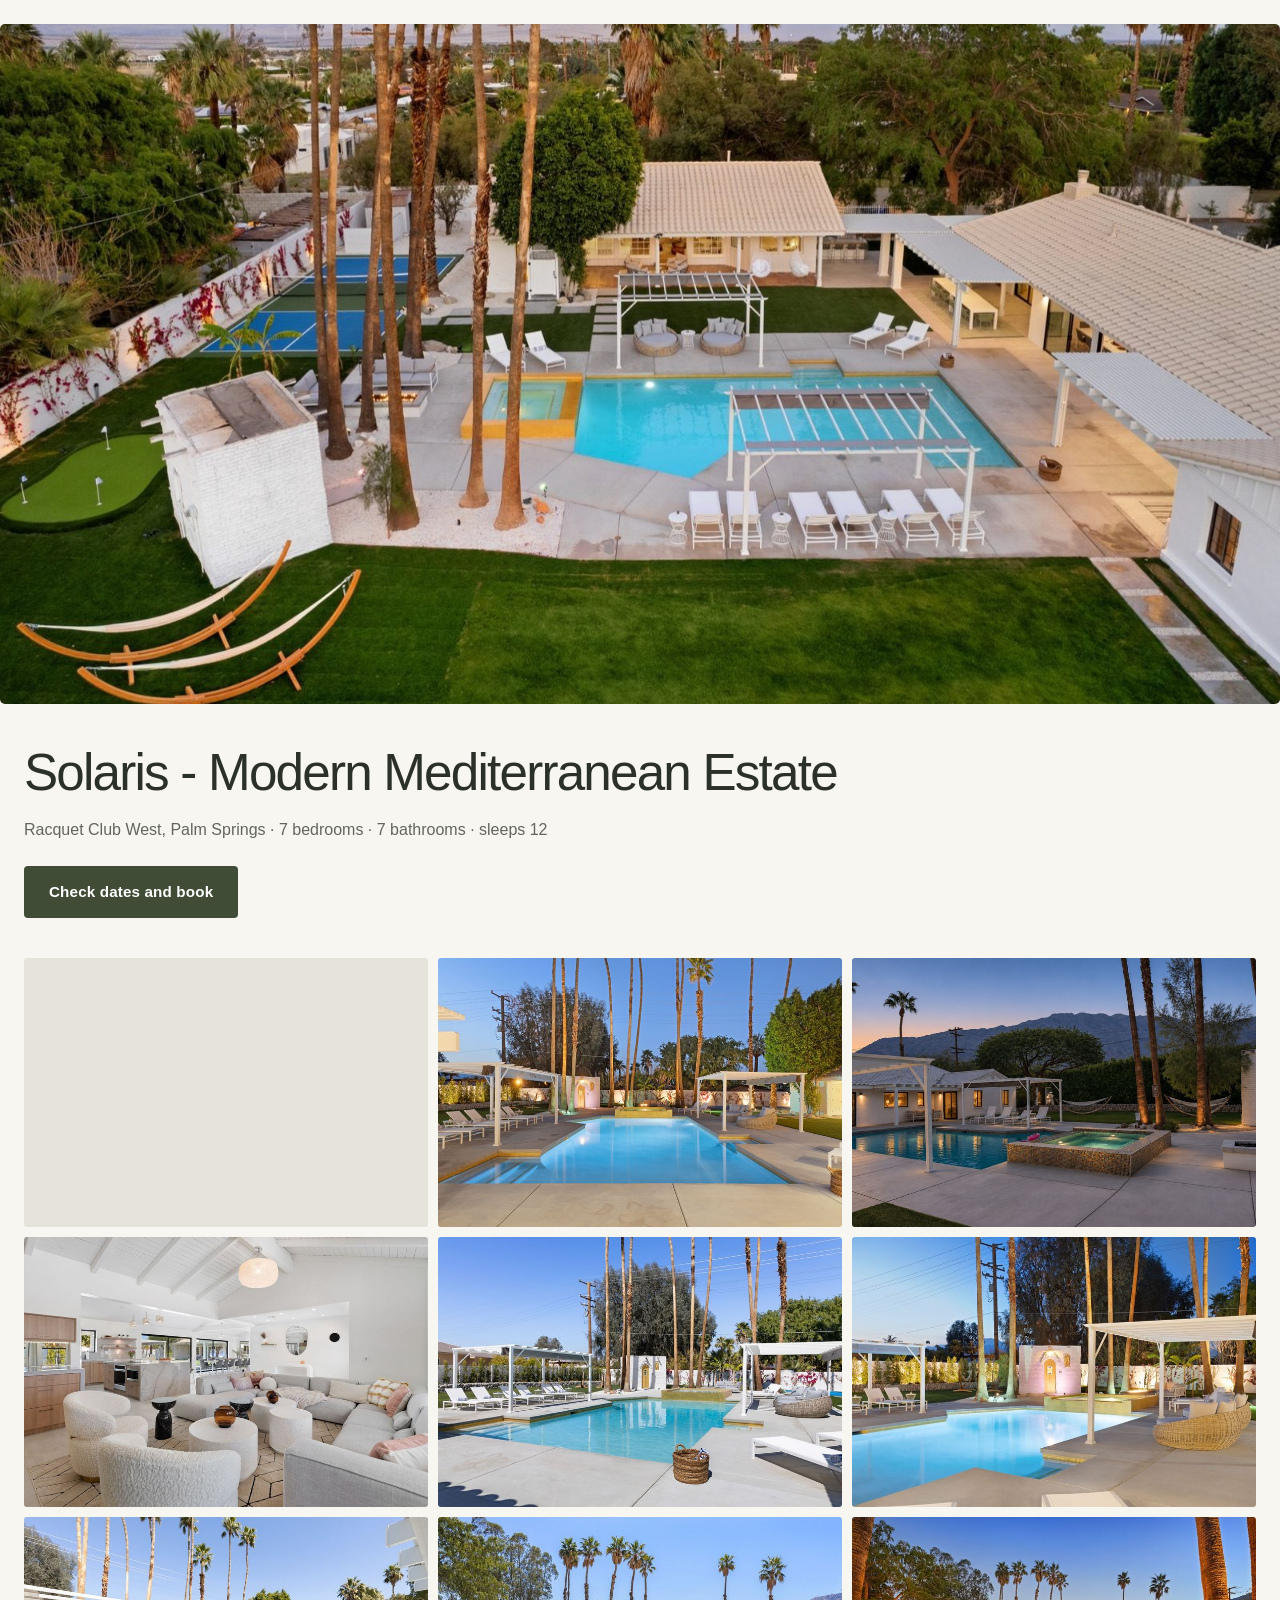
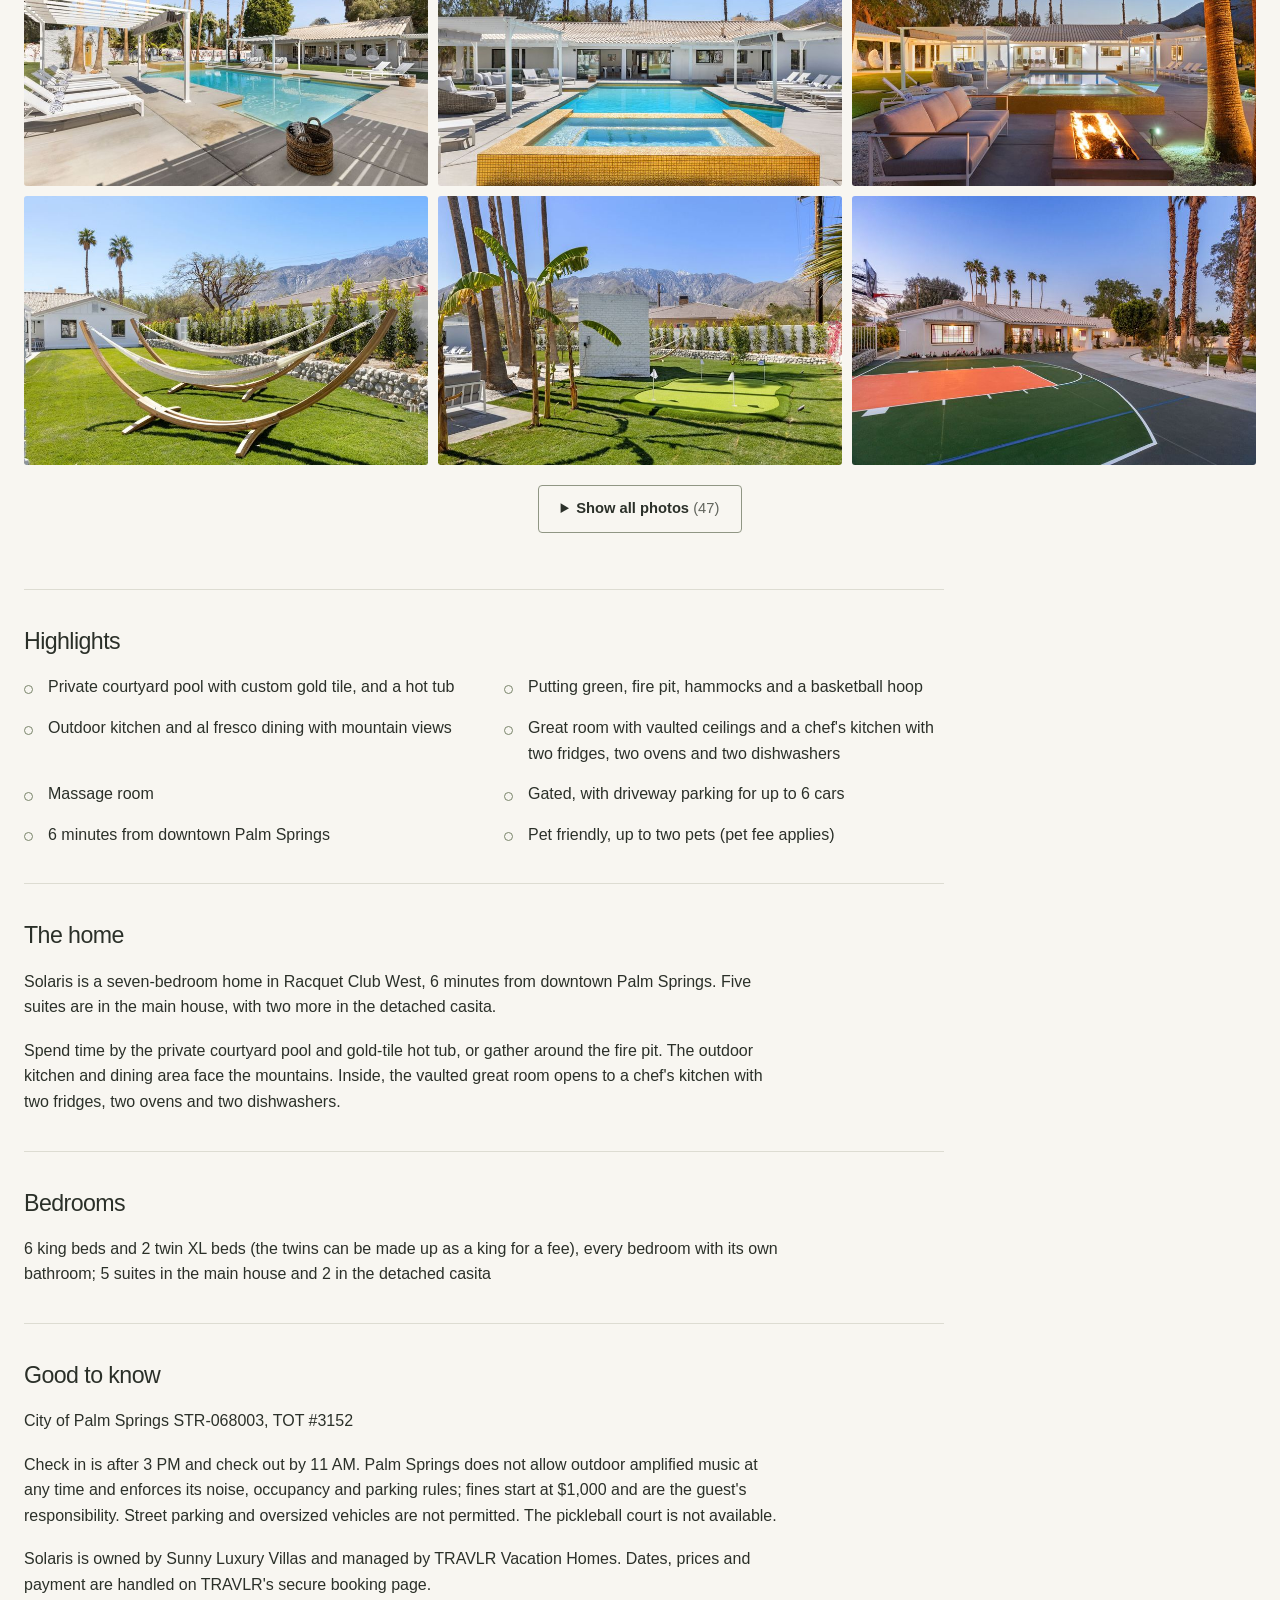
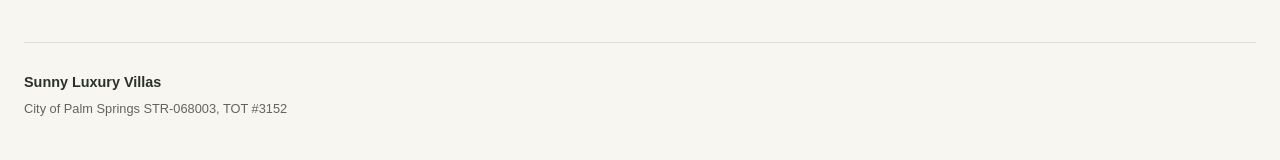
==== commit d5616a24: "Update pages: house rules and check-in times, Skyview pages Co-Authored-By: Claude Fable 5.2 <norepl" ====
--- a/index.html
+++ b/index.html
@@ -83,16 +83,16 @@
 </section>
 <div class="home-details">
 <section aria-labelledby="highlights-title"><h2 id="highlights-title">Highlights</h2>
-<ul class="highlights"><li>Private courtyard pool with custom gold tile, and a hot tub</li><li>Putting green, fire pit, hammocks and a basketball hoop</li><li>Outdoor kitchen and al fresco dining with mountain views</li><li>Great room with vaulted ceilings and a chef&#x27;s kitchen with two fridges, two ovens and two dishwashers</li><li>Massage room</li><li>Gated, with parking for 6 cars</li><li>6 minutes from downtown Palm Springs</li><li>Pet friendly, up to two pets</li></ul></section>
+<ul class="highlights"><li>Private courtyard pool with custom gold tile, and a hot tub</li><li>Putting green, fire pit, hammocks and a basketball hoop</li><li>Outdoor kitchen and al fresco dining with mountain views</li><li>Great room with vaulted ceilings and a chef&#x27;s kitchen with two fridges, two ovens and two dishwashers</li><li>Massage room</li><li>Gated, with driveway parking for up to 6 cars</li><li>6 minutes from downtown Palm Springs</li><li>Pet friendly, up to two pets (pet fee applies)</li></ul></section>
 <section aria-labelledby="about-title"><h2 id="about-title">The home</h2>
 <p>Solaris is a seven-bedroom home in Racquet Club West, 6 minutes from downtown Palm Springs. Five suites are in the main house, with two more in the detached casita.</p>
-<p>Spend time by the private courtyard pool and gold-tile hot tub, or gather around the fire pit. A covered outdoor kitchen and dining area face the mountains. Inside, the vaulted great room opens to a chef's kitchen with two fridges, two ovens and two dishwashers.</p>
+<p>Spend time by the private courtyard pool and gold-tile hot tub, or gather around the fire pit. The outdoor kitchen and dining area face the mountains. Inside, the vaulted great room opens to a chef's kitchen with two fridges, two ovens and two dishwashers.</p>
 </section>
 <section aria-labelledby="bedrooms-title"><h2 id="bedrooms-title">Bedrooms</h2>
-<p>6 king beds and 2 twin XL beds, every bedroom with its own bathroom; 5 suites in the main house and 2 in the detached casita</p></section>
+<p>6 king beds and 2 twin XL beds (the twins can be made up as a king for a fee), every bedroom with its own bathroom; 5 suites in the main house and 2 in the detached casita</p></section>
 <section aria-labelledby="know-title"><h2 id="know-title">Good to know</h2>
 <p>City of Palm Springs STR-068003, TOT #3152</p>
-<p>Palm Springs does not allow outdoor amplified music at any time.</p>
+<p>Check in is after 3 PM and check out by 11 AM. Palm Springs does not allow outdoor amplified music at any time and enforces its noise, occupancy and parking rules; fines start at $1,000 and are the guest&#x27;s responsibility. Street parking and oversized vehicles are not permitted. The pickleball court is not available.</p>
 <p>Solaris is owned by Sunny Luxury Villas and managed by TRAVLR Vacation Homes. Dates, prices and payment are handled on TRAVLR&#x27;s secure booking page.</p></section>
 </div>
 <footer><p>Sunny Luxury Villas</p><p>City of Palm Springs STR-068003, TOT #3152</p></footer>
